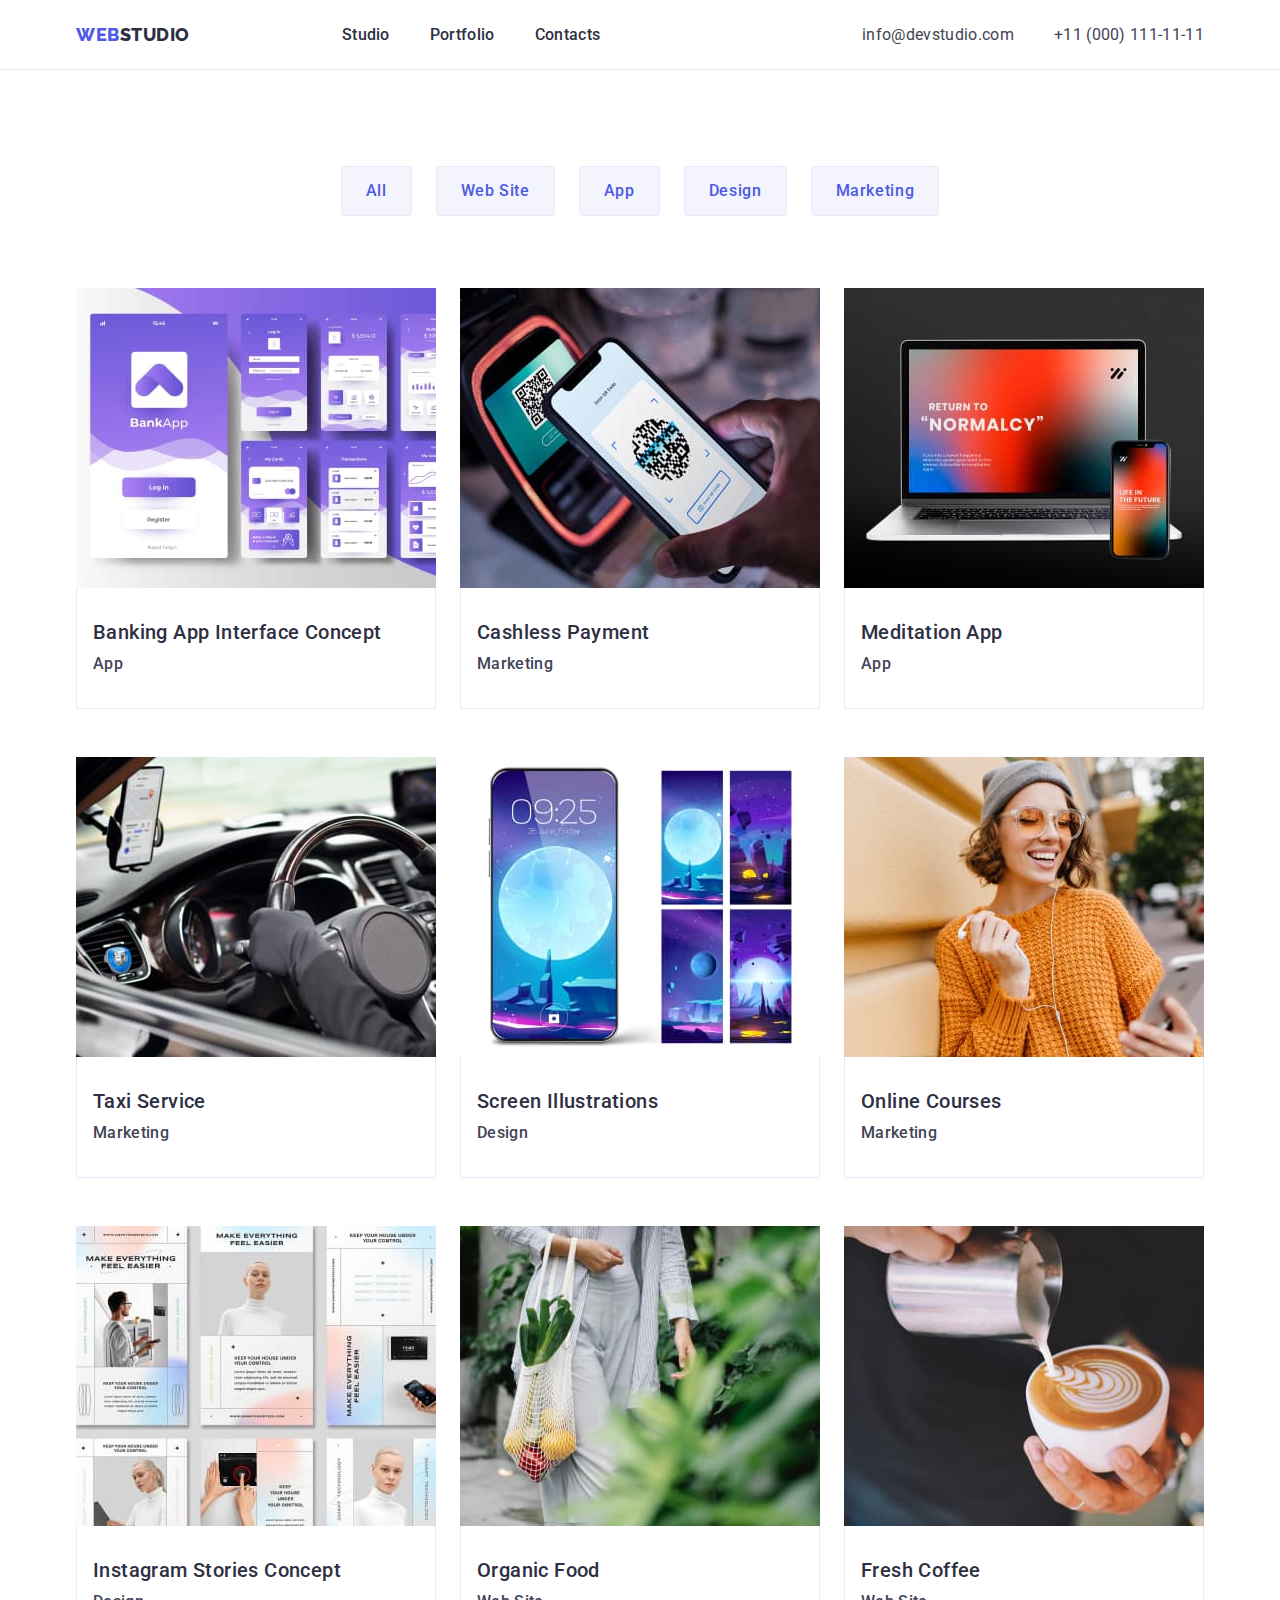
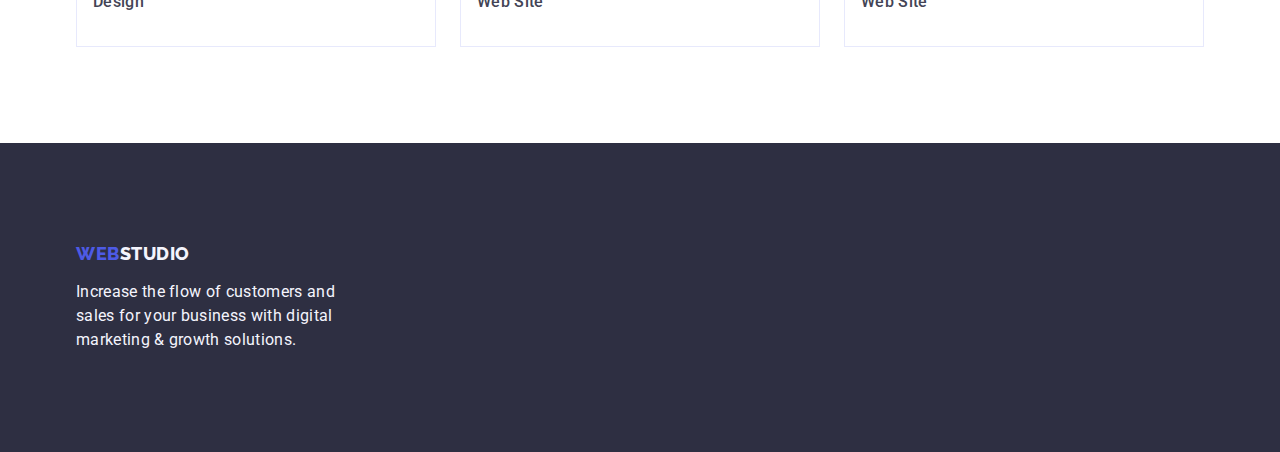
==== portfolio.html @ 569c4dee "Initial commit" ====
<!DOCTYPE html>
<html lang="en">

<head>
    <meta charset="UTF-8">
    <meta http-equiv="X-UA-Compatible" content="IE=edge">
    <meta name="viewport" content="width=device-width, initial-scale=1.0">
    <title>Document</title>
    <link rel="preconnect" href="https://fonts.googleapis.com">
    <link rel="preconnect" href="https://fonts.gstatic.com" crossorigin>
    <link
        href="https://fonts.googleapis.com/css2?family=Raleway:wght@800&family=Roboto:wght@400;500;700;900&display=swap"
        rel="stylesheet">
    <link href="https://cdn.jsdelivr.net/npm/modern-normalize@1.1.0/modern-normalize.min.css" rel="stylesheet">
    <link rel="stylesheet" href="./css/styles.css">
</head>


<body>
    <!--Шапка сайту-->
    <header class="header">
        <div class="container main-nav">
            <nav class="menu list">
                <a href="./index.html" class="logo link">web<span class="logo-studio">Studio</span></a>
                <ul class="site-nav list">
                    <li class="it-list"><a href="./index.html" class="item-studio link">Studio</a></li>
                    <li class="it-list"><a href="./portfolio.html" class="item-studio link">Portfolio</a></li>
                    <li class="it-list"><a href="" class="item-studio link">Contacts</a></li>
                </ul>
            </nav>
            <!-- Посилання на пошту/Посилання на телефон-->
            <address class="contact">
                <ul class="site-contact list">
                    <li class="contact-it"><a href="mailto:info@devstudio.com"
                            class="item-contact link">info@devstudio.com</a>
                    </li>
                    <li class="contact-it"><a href="tel:+110001111111" class="item-contact link">+11 (000)
                            111-11-11</a></li>
                </ul>
            </address>


        </div>
    </header>
    <main>
        <section class="portfolio">
            <div class="container">
                <h1 hidden>Project</h1>
                <ul class="filter list">
                    <li><button type="button" class="filter-btn">All</button></li>
                    <li><button type="button" class="filter-btn">Web Site</button></li>
                    <li><button type="button" class="filter-btn">App</button></li>
                    <li><button type="button" class="filter-btn">Design</button></li>
                    <li><button type="button" class="filter-btn">Marketing</button></li>
                </ul>

                <ul class="project-non list">
                    <li class="prj-item">
                        <a href=" " class="item-project link">

                            <img src="./images/Portfolio/ProjectCard_1_1.jpg" alt="Banking app interface concept"
                                width="360" height="300">
                            <div class="add-project">
                                <h2 class="project-title">Banking App Interface Concept</h2>
                                <p class="project-paragraph">App</p>
                            </div>
                        </a>
                    </li>
                    <li class="prj-item">
                        <a href=" " class="item-project link">

                            <img src="./images/Portfolio/ProjectCard_1_2.jpg" alt="Cashless Payment" width="360"
                                height="300">
                            <div class="add-project">
                                <h2 class="project-title">Cashless Payment</h2>
                                <p class="project-paragraph">Marketing</p>
                            </div>
                        </a>
                    </li>
                    <li class="prj-item">
                        <a href=" " class="item-project link">

                            <img src="./images/Portfolio/ProjectCard_1_3.jpg" alt="Meditation app" width="360"
                                height="300">
                            <div class="add-project">
                                <h2 class="project-title">Meditation App</h2>
                                <p class="project-paragraph">App</p>
                            </div>
                        </a>
                    </li>
                    <li class="prj-item">
                        <a href=" " class="item-project link">

                            <img src="./images/Portfolio/ProjectCard_2_1.jpg" alt="Taxi Service" width="360"
                                height="300">
                            <div class="add-project">
                                <h2 class="project-title">Taxi Service</h2>
                                <p class="project-paragraph">Marketing</p>
                            </div>
                        </a>
                    </li>
                    <li class="prj-item">
                        <a href=" " class="item-project link">

                            <img src="./images/Portfolio/ProjectCard_2_2.jpg" alt="Screen illustrationst" width="360"
                                height="300">
                            <div class="add-project">
                                <h2 class="project-title">Screen Illustrations</h2>
                                <p class="project-paragraph">Design</p>
                            </div>
                        </a>
                    </li>
                    <li class="prj-item">
                        <a href=" " class="item-project link">

                            <img src="./images/Portfolio/ProjectCard_2_3.jpg" alt="Online courses" width="360"
                                height="300">
                            <div class="add-project">
                                <h2 class="project-title">Online Courses</h2>
                                <p class="project-paragraph">Marketing</p>
                            </div>
                        </a>
                    </li>
                    <li class="prj-item">
                        <a href=" " class="item-project link">

                            <img src="./images/Portfolio/ProjectCard_3_1.jpg" alt="Instagram stories concept"
                                width="360" height="300">
                            <div class="add-project">
                                <h2 class="project-title">Instagram Stories Concept</h2>
                                <p class="project-paragraph">Design</p>
                            </div>
                        </a>
                    </li>
                    <li class="prj-item">
                        <a href=" " class="item-project link">

                            <img src="./images/Portfolio/ProjectCard_3_2.jpg" alt="Organic food" width="360"
                                height="300">
                            <div class="add-project">
                                <h2 class="project-title">Organic Food</h2>
                                <p class="project-paragraph">Web Site</p>
                            </div>
                        </a>
                    </li>
                    <li class="prj-item">
                        <a href=" " class="item-project link">

                            <img src="./images/Portfolio/ProjectCard_3_3.jpg" alt="Fresh coffee" width="360"
                                height="300">
                            <div class="add-project">
                                <h2 class="project-title">Fresh Coffee</h2>
                                <p class="project-paragraph">Web Site</p>
                            </div>
                        </a>

                    </li>
                </ul>

            </div>
        </section>


    </main>


    <!--Футер-->
    <footer class="footer">
        <div class="container">
            <a href="./index.html" class="logo link">web<span class="footer-logo">Studio</span></a>
            <p class="footer-text">
                Increase the flow of customers and sales for your business with digital marketing & growth solutions.
            </p>
        </div>
    </footer>


</body>

</html>
---- css/styles.css ----
:root {
    --primary-text-color: #434455;
    --akcent-color: #2E2F42;
    --background-main: #FFFFFF;
    --background-button: #4D5AE5;
    --color-text-footer: #F4F4FD;
    --hover-focus: #404bbf;
    --CORNFLOWER: #e7e9fc;
}


.container {
    width: 1158px;
    margin-left: auto;
    margin-right: auto;
    padding: 0 15px 0 15px;
}

.header {
    border-bottom: 1px solid var(--CORNFLOWER);
}

body {
    color: var(--primary-text-color);
    background-color: var(--background-main);
    font-family: Roboto, sans-serif;
    font-weight: 400;
    font-size: 16px;
    line-height: 1.5;
    letter-spacing: 0.02em;
}

.logo-studio {
    color: var(--akcent-color);
    font-family: Raleway, sans-serif;
    font-weight: 800;
    font-size: 18px;
    line-height: 1.17;
    letter-spacing: 0.03em;
    text-transform: uppercase;
}

.logo {
    margin-right: 76px;


    color: var(--background-button);
    font-family: Raleway, sans-serif;
    font-weight: 800;
    font-size: 18px;
    line-height: 1.17;
    letter-spacing: 0.03em;
    text-transform: uppercase;
}

.list {
    list-style: none;
}

.link {
    text-decoration: none;
}

.title {
    margin-bottom: 72px;

    color: var(--akcent-color);
    font-weight: 700;
    font-size: 36px;
    line-height: 1.11;
    letter-spacing: 0.02em;
    text-align: center;
    text-transform: capitalize;
    margin-left: auto;
    margin-right: auto;
}

.menu .logo {
    margin-top: 24px;
    margin-bottom: 24px;
}


.main-nav {
    display: flex;
    align-items: center;
}


.site-nav {
    display: flex;
    align-items: center;
    gap: 40px;
    margin-left: 76px;
    margin-right: auto;
}


/* .site-nav .it-list:not(:last-child) {
    margin-right: 40px;
} */



.item-studio {
    padding-top: 24px;
    padding-bottom: 24px;
    color: var(--akcent-color);
    list-style: none;
    text-decoration: none;
    font-weight: 500;
    font-size: 16px;
    line-height: 1.5;
    letter-spacing: 0.02em;

}

.item-studio:hover,
.item-studio:focus {
    color: var(--hover-focus);
}

.contact .item-contact {
    color: var(--primary-text-color);
    font-size: 16px;
    line-height: 1.5;
    /* margin-right: 40px; */

}

.contact {
    font-style: normal;
}

/* .site-contact .contact-it+.contact-it {
    margin-left: 40px;
} */

.menu {
    display: flex;
    align-items: center;
    margin-right: auto;
}

.site-contact {
    display: flex;
    align-items: center;
    gap: 40px;


}


.item-contact:hover,
.item-contact:focus {
    color: var(--hover-focus);
}



/*hero*/
.hero.section {
    padding-top: 188px;
    padding-bottom: 188px;

    background-color: var(--akcent-color);
    text-align: center;
    margin-bottom: 0px;
}

.hero-title {
    max-width: 496px;
    margin: 0 auto 48px;

    color: var(--background-main);
    font-weight: 700;
    font-size: 56px;
    line-height: 1.07;
    letter-spacing: 0.02em;
    text-align: center;


}

.hero-btn {
    display: block;
    min-width: 169px;
    height: 56px;
    border: none;
    border-radius: 4px;
    margin: 0 auto;

    color: var(--background-main);
    background-color: var(--background-button);
    font-family: Roboto, sans-serif;
    font-weight: 500;
    font-size: 16px;
    line-height: 1.5;
    align-items: center;
    letter-spacing: 0.04em;
    cursor: pointer;
}

.hero-btn:hover,
.hero-btn:focus {
    background-color: var(--hover-focus);
}

/*feature*/


.feature-title {

    margin-bottom: 8px;

    color: var(--akcent-color);
    font-weight: 500;
    font-size: 20px;
    line-height: 1.2;
    letter-spacing: 0.02em;
}

.feature {
    padding-top: 120px;
    padding-bottom: 120px;
}

.features-nt {
    display: flex;
    flex-direction: row;
    gap: 24px;
}


.features-item {
    flex-basis: calc((100% - 3 * 24px) / 4);
}

/* .features-item:last-child {
    margin-right: 0px;
} */


/*our work*/
.work {
    padding-bottom: 120px;
}

.work-not {
    display: flex;
    gap: 24px;
}

.work-not:first-child {
    flex-basis: calc((100% - 3 * 16px) / 3);
}


/*our team*/
.team {
    padding-top: 120px;
    padding-bottom: 120px;
    background-color: var(--color-text-footer);

}

.tl-ph {
    padding: 32px 16px;
    border-radius: 0px 0px 4px 4px;
}

.team-not {
    display: flex;
    gap: 24px;
}

.team-not:first-child {
    width: calc((100% - 72px) / 4);
}


.member {
    background-color: var(--background-main);
}

.card-title {
    margin-bottom: 8px;

    color: var(--akcent-color);
    font-weight: 500;
    font-size: 20px;
    line-height: 1.2;
    letter-spacing: 0.02em;
    text-align: center;
}

.card-text {
    text-align: center;
    letter-spacing: 0.02em;
}

/*footer*/
.footer-logo {
    color: var(--color-text-footer);
    font-family: Raleway, sans-serif;
    font-weight: 800;
    font-size: 18px;
    line-height: 1.17;
    align-items: center;
    letter-spacing: 0.03em;
    text-transform: uppercase;
}

.footer .logo {
    display: inline-block;
    margin-bottom: 16px;

}

.footer {
    padding: 100px 0;
    background-color: var(--akcent-color);

}

.footer-text {
    max-width: 264px;
    color: var(--color-text-footer);

}



/*portfolio*/
.portfolio {
    padding: 96px 0;
}

.project-non {
    display: flex;
    flex-wrap: wrap;
    column-gap: 24px;
    row-gap: 48px;
}

.project-non:first-child {
    width: calc((100% - 48px) / 3);
}

.project-title {
    margin-bottom: 8px;

    color: var(--akcent-color);
    font-weight: 500;
    font-size: 20px;
    line-height: 1.2;
    letter-spacing: 0.02em;
    text-transform: capitalize;
}

.project-paragraph {
    color: var(--primary-text-color);
    font-weight: 500;
    font-size: 16px;
    line-height: 1.5;
    letter-spacing: 0.02em;
    text-transform: capitalize;
}

.filter {
    display: flex;
    justify-content: center;
    gap: 24px;
    margin-bottom: 72px;
}

.filter-btn {
    padding: 12px 24px;
    border: 1px solid var(--CORNFLOWER);
    border-radius: 4px;

    background-color: var(--color-text-footer);
    color: var(--background-button);
    font-family: Roboto, sans-serif;
    font-weight: 500;
    font-size: 16px;
    line-height: 1.5;
    align-items: center;
    text-align: center;
    letter-spacing: 0.04em;
    cursor: pointer;
}

.filter-btn:hover,
.filter-btn:focus {
    border: 1px solid transparent;
    background-color: var(--hover-focus);
    color: var(--background-main);
}

.add-project {
    padding: 32px 16px;
    border: 1px solid var(--CORNFLOWER);
    border-top: none;
}



/* position */
h1,
h2,
h3,
p {
    margin-top: 0;
    margin-bottom: 0;
}

ul,
ol {
    margin-top: 0;
    margin-bottom: 0;
    padding-left: 0;
}

img {
    display: block;
}



.section {
    padding-bottom: 120px;
}
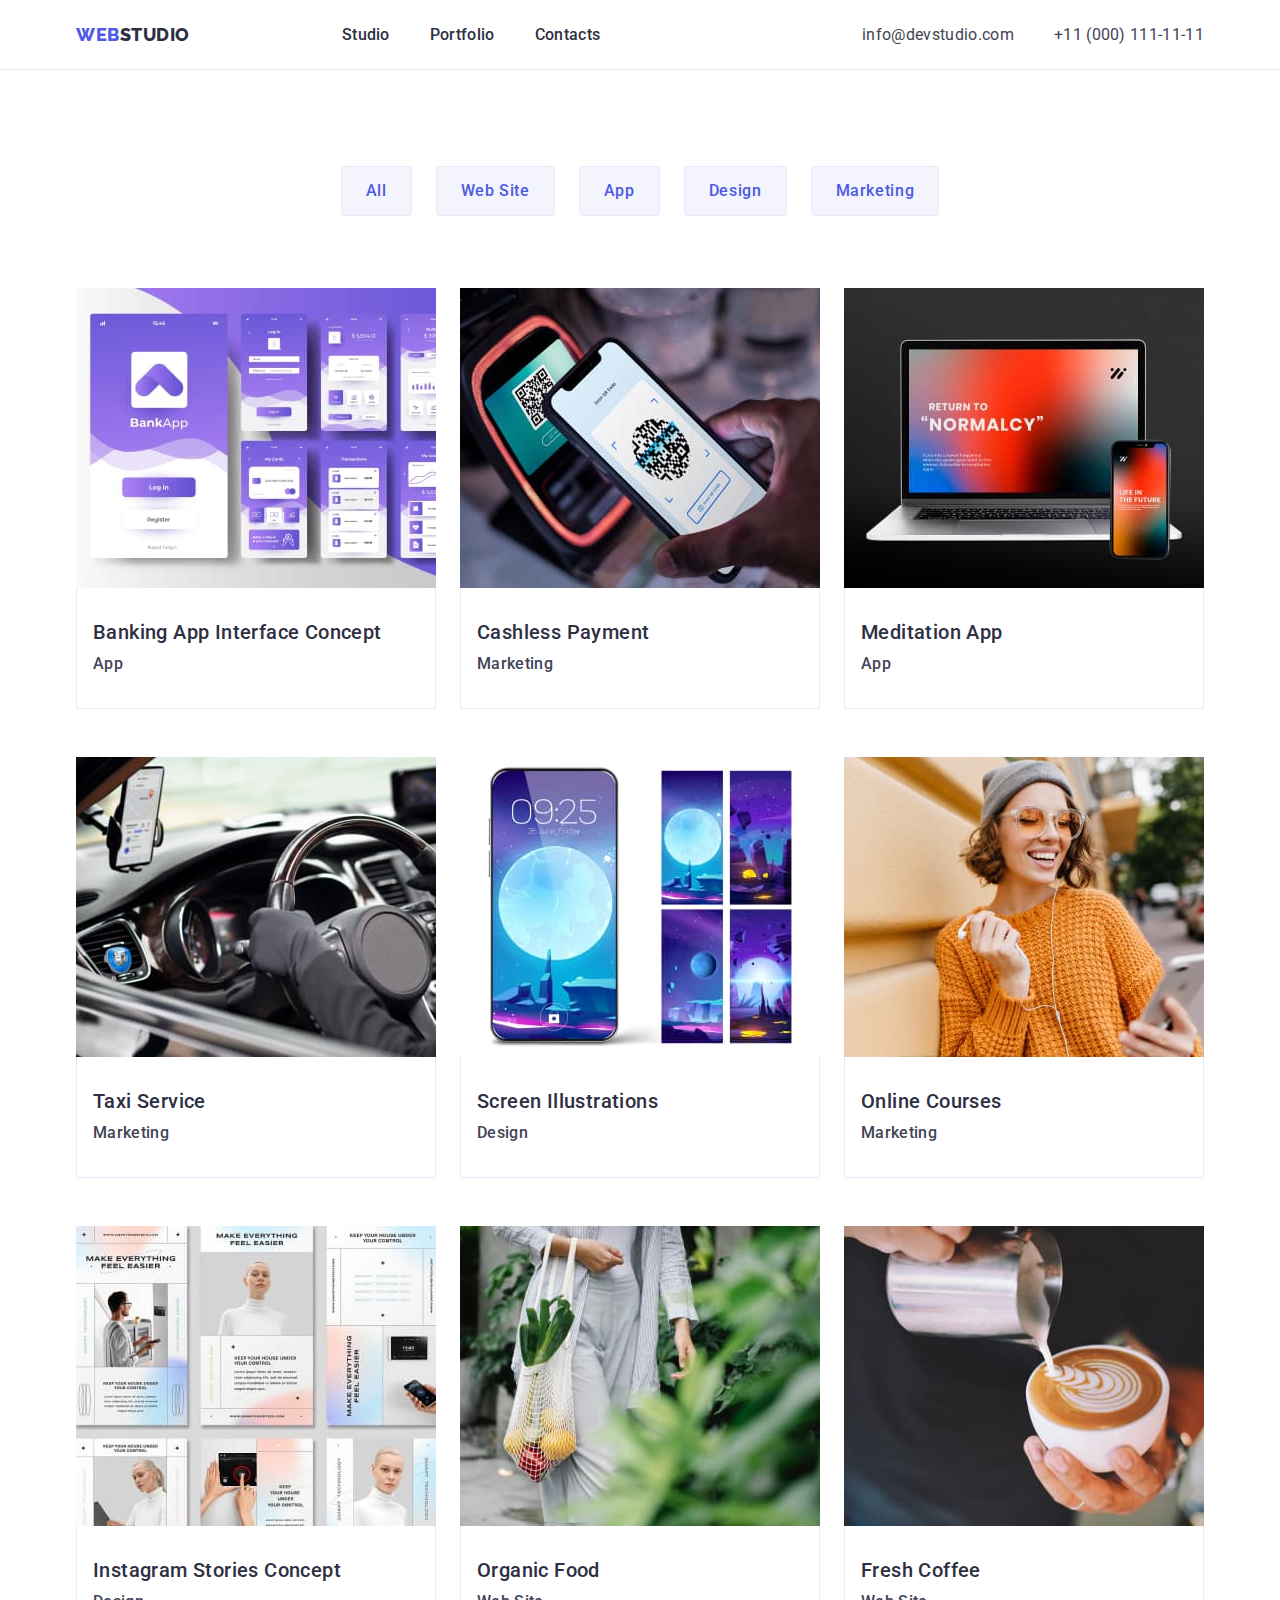
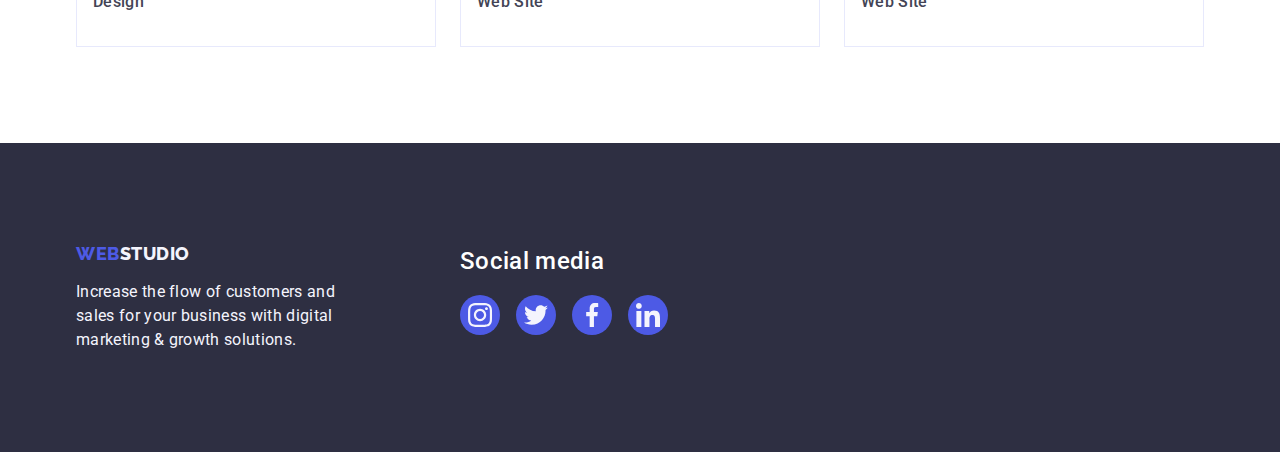
==== commit 0be11a15: "first" ====
--- a/portfolio.html
+++ b/portfolio.html
@@ -47,16 +47,16 @@
             <div class="container">
                 <h1 hidden>Project</h1>
                 <ul class="filter list">
-                    <li><button type="button" class="filter-btn">All</button></li>
-                    <li><button type="button" class="filter-btn">Web Site</button></li>
-                    <li><button type="button" class="filter-btn">App</button></li>
-                    <li><button type="button" class="filter-btn">Design</button></li>
-                    <li><button type="button" class="filter-btn">Marketing</button></li>
+                    <li><button type="button" class="filter-btn hover-shad">All</button></li>
+                    <li><button type="button" class="filter-btn hover-shad">Web Site</button></li>
+                    <li><button type="button" class="filter-btn hover-shad">App</button></li>
+                    <li><button type="button" class="filter-btn hover-shad">Design</button></li>
+                    <li><button type="button" class="filter-btn hover-shad">Marketing</button></li>
                 </ul>
 
                 <ul class="project-non list">
                     <li class="prj-item">
-                        <a href=" " class="item-project link">
+                        <a href=" " class="item-project link hover-shad">
 
                             <img src="./images/Portfolio/ProjectCard_1_1.jpg" alt="Banking app interface concept"
                                 width="360" height="300">
@@ -167,10 +167,48 @@
     <!--Футер-->
     <footer class="footer">
         <div class="container">
-            <a href="./index.html" class="logo link">web<span class="footer-logo">Studio</span></a>
-            <p class="footer-text">
-                Increase the flow of customers and sales for your business with digital marketing & growth solutions.
-            </p>
+            <div class="footmain">
+                <div class="footinfo">
+                    <a href="./index.html" class="logo link">web<span class="footer-logo">Studio</span></a>
+                    <p class="footer-text">
+                        Increase the flow of customers and sales for your business with digital marketing & growth
+                        solutions.
+                    </p>
+                </div>
+                <div class="footink">
+                    <h2 class="foot-title">Social media</h2>
+                    <ul class="social-list list">
+                        <li>
+                            <a href="#" class="social-item">
+                                <svg class="socisl-list-icon" widht="24" height="24">
+                                    <use href="./images/icons.svg#icon-Inst"></use>
+                                </svg>
+                            </a>
+                        </li>
+                        <li>
+                            <a href="#" class="social-item">
+                                <svg class="socisl-list-icon" widht="24" height="24">
+                                    <use href="./images/icons.svg#icon-twitter-1"></use>
+                                </svg>
+                            </a>
+                        </li>
+                        <li>
+                            <a href="#" class="social-item">
+                                <svg class="socisl-list-icon" widht="24" height="24">
+                                    <use href="./images/icons.svg#icon-facebook-1"></use>
+                                </svg>
+                            </a>
+                        </li>
+                        <li>
+                            <a href="#" class="social-item">
+                                <svg class="socisl-list-icon" widht="24" height="24">
+                                    <use href="./images/icons.svg#icon-linkedin-1"></use>
+                                </svg>
+                            </a>
+                        </li>
+                    </ul>
+                </div>
+            </div>
         </div>
     </footer>
 
--- a/css/styles.css
+++ b/css/styles.css
@@ -6,6 +6,8 @@
     --color-text-footer: #F4F4FD;
     --hover-focus: #404bbf;
     --CORNFLOWER: #e7e9fc;
+    --lightislate: #8E8F99;
+    --greenhover: #31D0AA;
 }
 
 
@@ -158,12 +160,26 @@
 
 
 
+
 /*hero*/
 .hero.section {
+
+    background: rgba(46, 47, 66, 0.7);
+    background-image: linear-gradient(rgba(46, 47, 66, 0.7), rgba(46, 47, 66, 0.7)),
+        url("..//images/people-office.jpg");
+    background-repeat: no-repeat;
+    background-position: center;
+    background-size: cover;
+    max-width: 1440рх;
+    /* min-height: 600px; */
+    margin-left: auto;
+    margin-right: auto;
+
+
+
+    background-color: var(--akcent-color);
     padding-top: 188px;
     padding-bottom: 188px;
-
-    background-color: var(--akcent-color);
     text-align: center;
     margin-bottom: 0px;
 }
@@ -207,11 +223,26 @@
 }
 
 /*feature*/
-
+.features-icon {
+    width: 64px;
+    height: 64px;
+    margin-top: 24px;
+    margin-bottom: 24px;
+    align-items: center;
+}
+
+.frame-icon {
+    display: flex;
+    justify-content: center;
+    align-items: center;
+    background-color: var(--color-text-footer);
+
+}
 
 .feature-title {
 
     margin-bottom: 8px;
+    margin-top: 8px;
 
     color: var(--akcent-color);
     font-weight: 500;
@@ -281,6 +312,8 @@
 
 .member {
     background-color: var(--background-main);
+    box-shadow: 0px 1px 6px rgba(46, 47, 66, 0.08), 0px 1px 1px rgba(46, 47, 66, 0.16), 0px 2px 1px rgba(46, 47, 66, 0.08);
+    border-radius: 0px 0px 4px 4px;
 }
 
 .card-title {
@@ -297,7 +330,49 @@
 .card-text {
     text-align: center;
     letter-spacing: 0.02em;
-}
+    margin-bottom: 8px;
+}
+
+.cust-link {
+    display: flex;
+    justify-content: center;
+    align-items: center;
+    width: 168px;
+    height: 88px;
+    background-color: var(--background-main);
+    border-radius: 50%;
+    padding: 0;
+    border: 1px solid var(--lightislate);
+    border-radius: 4px;
+
+}
+
+.cust-link:hover,
+.cust-link:focus {
+    fill: var(--hover-focus);
+    border: 1px solid var(--hover-focus);
+}
+
+
+.icon-cust {
+    fill: #8E8F99;
+}
+
+.icon-cust:hover,
+.icon-cust:focus {
+    fill: var(--hover-focus);
+}
+
+
+/* customer */
+.customer-list {
+    display: flex;
+    gap: 24px;
+    align-items: flex-start;
+    padding: 0px;
+}
+
+
 
 /*footer*/
 .footer-logo {
@@ -329,6 +404,49 @@
 
 }
 
+.footmain {
+    display: flex;
+    gap: 120px;
+
+}
+
+.foot-title {
+    font-weight: 500;
+    color: #FFFFFF;
+    margin-bottom: 16px;
+}
+
+.social-list {
+    display: flex;
+    justify-content: space-between;
+    width: 208px;
+    margin: 0 auto;
+
+}
+
+.social-item {
+    display: flex;
+    justify-content: center;
+    align-items: center;
+    width: 40px;
+    height: 40px;
+    background-color: var(--background-button);
+    border-radius: 50%;
+    padding: 0;
+}
+
+.social-item:hover,
+.social-item:focus {
+    background-color: var(--greenhover);
+}
+
+.socisl-list-icon {
+    display: block;
+    /* width: 24px;
+    height: 24px; */
+    /* background-position: center; */
+}
+
 
 
 /*portfolio*/
@@ -404,7 +522,11 @@
     border-top: none;
 }
 
-
+.hover-shad:hover,
+.hover-shad:focus {
+    box-shadow: 0px 1px 6px rgba(46, 47, 66, 0.08), 0px 1px 1px rgba(46, 47, 66, 0.16), 0px 2px 1px rgba(46, 47, 66, 0.08);
+
+}
 
 /* position */
 h1,
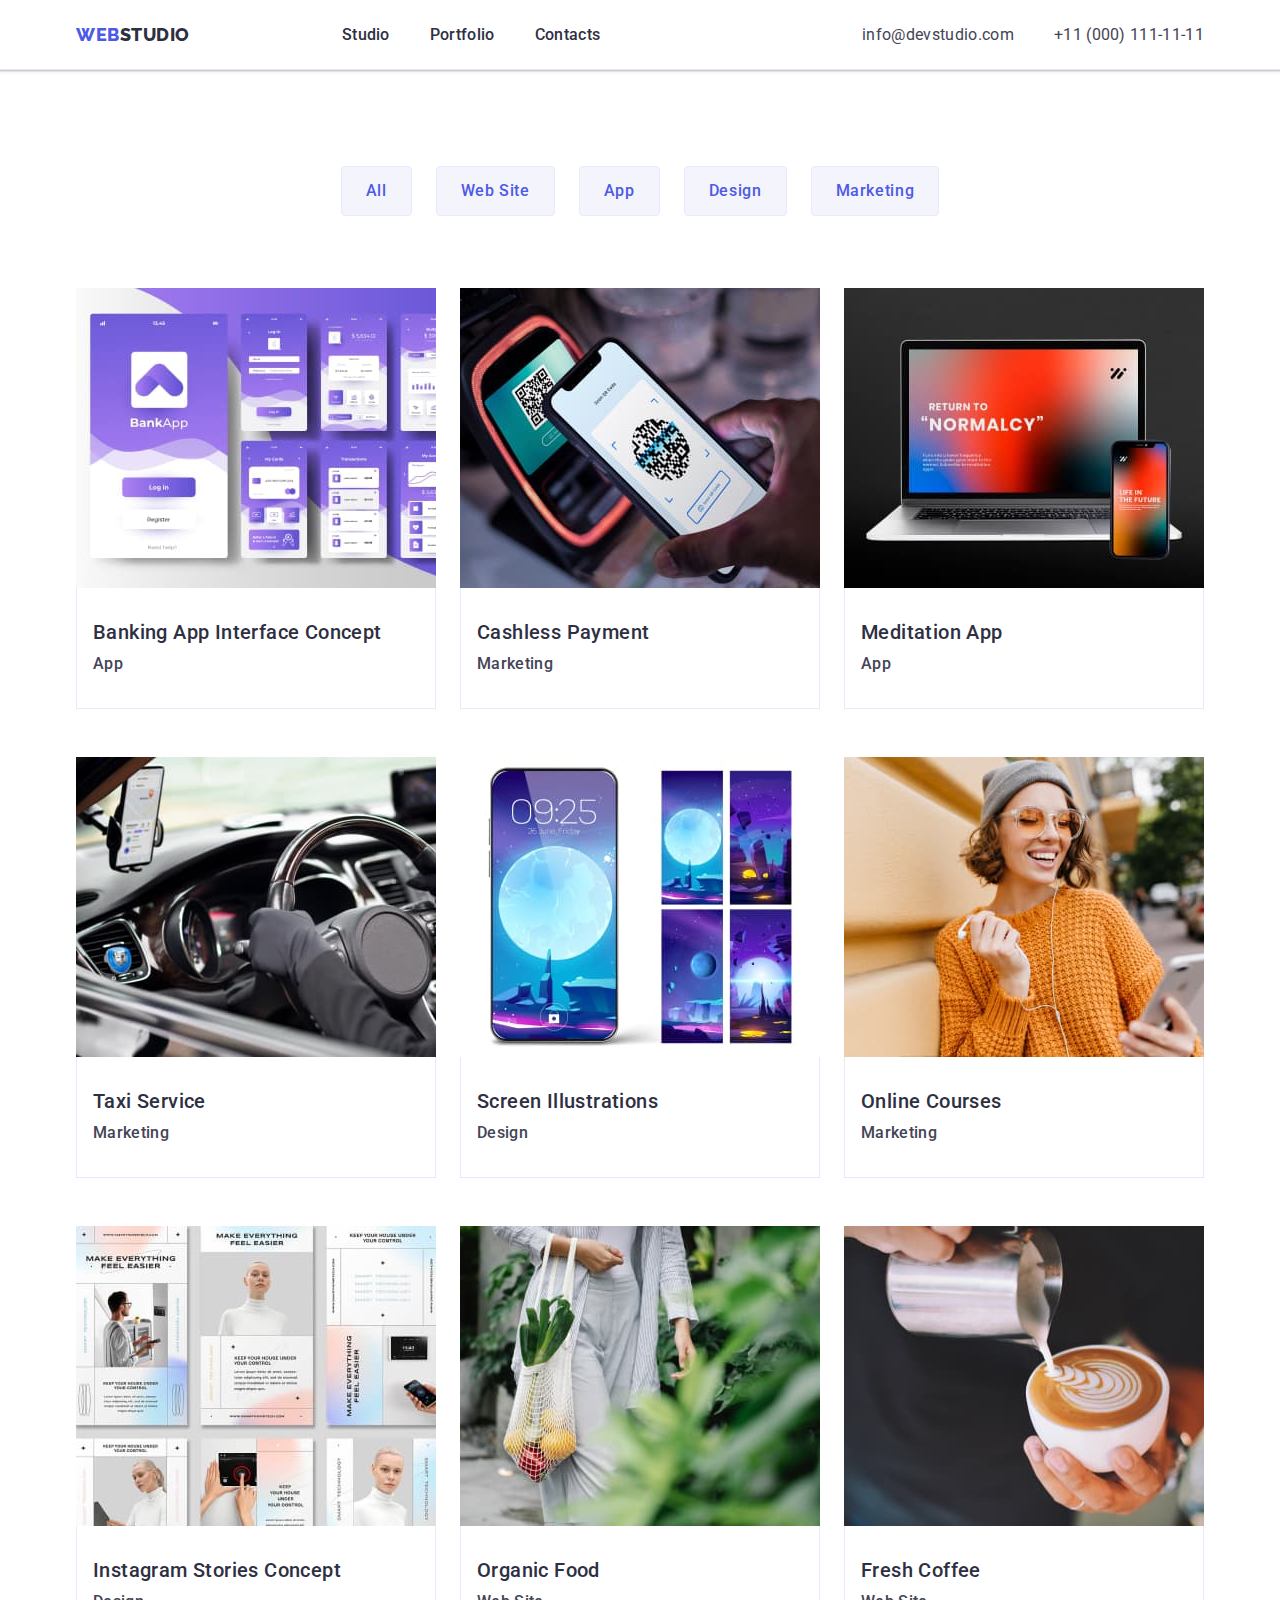
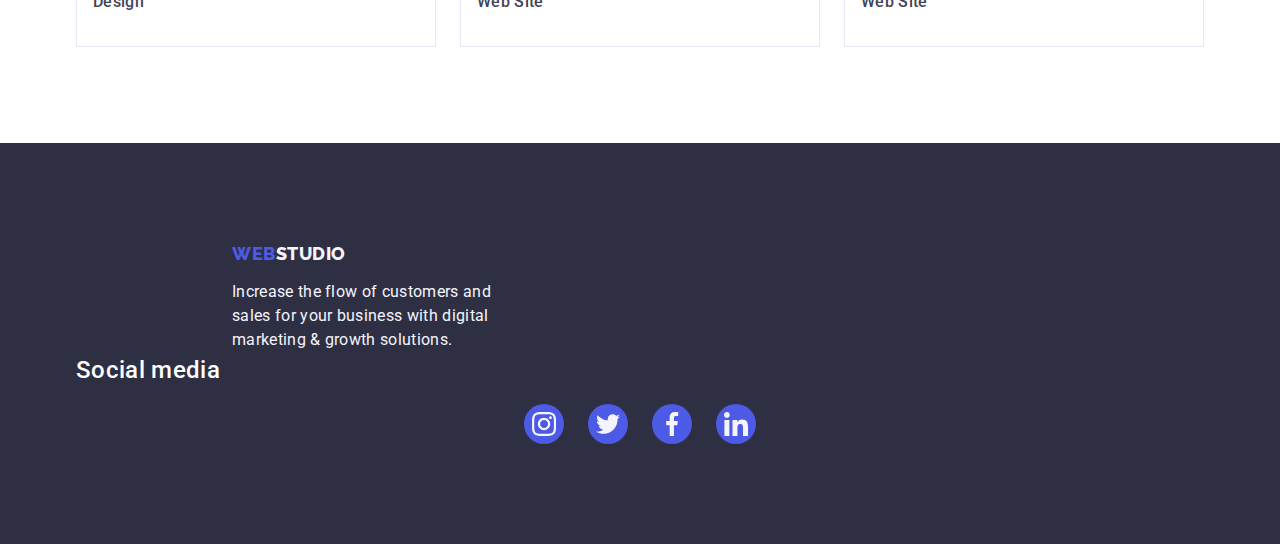
==== commit ef81e333: "second" ====
--- a/portfolio.html
+++ b/portfolio.html
@@ -67,7 +67,7 @@
                         </a>
                     </li>
                     <li class="prj-item">
-                        <a href=" " class="item-project link">
+                        <a href=" " class="item-project link hover-shad">
 
                             <img src="./images/Portfolio/ProjectCard_1_2.jpg" alt="Cashless Payment" width="360"
                                 height="300">
@@ -78,7 +78,7 @@
                         </a>
                     </li>
                     <li class="prj-item">
-                        <a href=" " class="item-project link">
+                        <a href=" " class="item-project link hover-shad">
 
                             <img src="./images/Portfolio/ProjectCard_1_3.jpg" alt="Meditation app" width="360"
                                 height="300">
@@ -89,7 +89,7 @@
                         </a>
                     </li>
                     <li class="prj-item">
-                        <a href=" " class="item-project link">
+                        <a href=" " class="item-project link hover-shad">
 
                             <img src="./images/Portfolio/ProjectCard_2_1.jpg" alt="Taxi Service" width="360"
                                 height="300">
@@ -100,7 +100,7 @@
                         </a>
                     </li>
                     <li class="prj-item">
-                        <a href=" " class="item-project link">
+                        <a href=" " class="item-project link hover-shad">
 
                             <img src="./images/Portfolio/ProjectCard_2_2.jpg" alt="Screen illustrationst" width="360"
                                 height="300">
@@ -111,7 +111,7 @@
                         </a>
                     </li>
                     <li class="prj-item">
-                        <a href=" " class="item-project link">
+                        <a href=" " class="item-project link hover-shad">
 
                             <img src="./images/Portfolio/ProjectCard_2_3.jpg" alt="Online courses" width="360"
                                 height="300">
@@ -122,7 +122,7 @@
                         </a>
                     </li>
                     <li class="prj-item">
-                        <a href=" " class="item-project link">
+                        <a href=" " class="item-project link hover-shad">
 
                             <img src="./images/Portfolio/ProjectCard_3_1.jpg" alt="Instagram stories concept"
                                 width="360" height="300">
@@ -133,7 +133,7 @@
                         </a>
                     </li>
                     <li class="prj-item">
-                        <a href=" " class="item-project link">
+                        <a href=" " class="item-project link hover-shad">
 
                             <img src="./images/Portfolio/ProjectCard_3_2.jpg" alt="Organic food" width="360"
                                 height="300">
@@ -144,7 +144,7 @@
                         </a>
                     </li>
                     <li class="prj-item">
-                        <a href=" " class="item-project link">
+                        <a href=" " class="item-project link hover-shad">
 
                             <img src="./images/Portfolio/ProjectCard_3_3.jpg" alt="Fresh coffee" width="360"
                                 height="300">
@@ -181,28 +181,28 @@
                         <li>
                             <a href="#" class="social-item">
                                 <svg class="socisl-list-icon" widht="24" height="24">
-                                    <use href="./images/icons.svg#icon-Inst"></use>
-                                </svg>
-                            </a>
-                        </li>
-                        <li>
-                            <a href="#" class="social-item">
-                                <svg class="socisl-list-icon" widht="24" height="24">
-                                    <use href="./images/icons.svg#icon-twitter-1"></use>
-                                </svg>
-                            </a>
-                        </li>
-                        <li>
-                            <a href="#" class="social-item">
-                                <svg class="socisl-list-icon" widht="24" height="24">
-                                    <use href="./images/icons.svg#icon-facebook-1"></use>
-                                </svg>
-                            </a>
-                        </li>
-                        <li>
-                            <a href="#" class="social-item">
-                                <svg class="socisl-list-icon" widht="24" height="24">
-                                    <use href="./images/icons.svg#icon-linkedin-1"></use>
+                                    <use href="./images/icon.svg#icon-Inst"></use>
+                                </svg>
+                            </a>
+                        </li>
+                        <li>
+                            <a href="#" class="social-item">
+                                <svg class="socisl-list-icon" widht="24" height="24">
+                                    <use href="./images/icon.svg#icon-twitter-1"></use>
+                                </svg>
+                            </a>
+                        </li>
+                        <li>
+                            <a href="#" class="social-item">
+                                <svg class="socisl-list-icon" widht="24" height="24">
+                                    <use href="./images/icon.svg#icon-facebook-1"></use>
+                                </svg>
+                            </a>
+                        </li>
+                        <li>
+                            <a href="#" class="social-item">
+                                <svg class="socisl-list-icon" widht="24" height="24">
+                                    <use href="./images/icon.svg#icon-linkedin-1"></use>
                                 </svg>
                             </a>
                         </li>
--- a/css/styles.css
+++ b/css/styles.css
@@ -8,6 +8,7 @@
     --CORNFLOWER: #e7e9fc;
     --lightislate: #8E8F99;
     --greenhover: #31D0AA;
+    --coloricon: #afb1b8;
 }
 
 
@@ -20,6 +21,7 @@
 
 .header {
     border-bottom: 1px solid var(--CORNFLOWER);
+    box-shadow: 0px 2px 1px rgba(46, 47, 66, 0.08), 0px 1px 1px rgba(46, 47, 66, 0.16), 0px 1px 6px rgba(46, 47, 66, 0.08);
 }
 
 body {
@@ -224,8 +226,8 @@
 
 /*feature*/
 .features-icon {
-    width: 64px;
-    height: 64px;
+    /* width: 64px;
+    height: 64px; */
     margin-top: 24px;
     margin-bottom: 24px;
     align-items: center;
@@ -236,12 +238,15 @@
     justify-content: center;
     align-items: center;
     background-color: var(--color-text-footer);
+    border-radius: 4px;
+    margin-bottom: 8px;
+    height: 112px;
 
 }
 
 .feature-title {
 
-    margin-bottom: 8px;
+
     margin-top: 8px;
 
     color: var(--akcent-color);
@@ -296,7 +301,7 @@
 }
 
 .tl-ph {
-    padding: 32px 16px;
+    padding: 32px 0;
     border-radius: 0px 0px 4px 4px;
 }
 
@@ -344,18 +349,20 @@
     padding: 0;
     border: 1px solid var(--lightislate);
     border-radius: 4px;
+    color: var(--coloricon);
 
 }
 
 .cust-link:hover,
 .cust-link:focus {
-    fill: var(--hover-focus);
+    /* fill: var(--hover-focus); */
     border: 1px solid var(--hover-focus);
+    color: var(--hover-focus)
 }
 
 
 .icon-cust {
-    fill: #8E8F99;
+    fill: currentColor;
 }
 
 .icon-cust:hover,
@@ -370,6 +377,15 @@
     gap: 24px;
     align-items: flex-start;
     padding: 0px;
+}
+
+.customers {
+    padding-top: 120px;
+    padding-bottom: 120px;
+}
+
+.cust-title {
+    line-height: 1.1;
 }
 
 
@@ -395,7 +411,14 @@
 .footer {
     padding: 100px 0;
     background-color: var(--akcent-color);
-
+    display: flex;
+    gap: 120px;
+    align-items: baseline;
+
+}
+
+.footinfo {
+    margin-left: 156px;
 }
 
 .footer-text {
@@ -404,11 +427,7 @@
 
 }
 
-.footmain {
-    display: flex;
-    gap: 120px;
-
-}
+
 
 .foot-title {
     font-weight: 500;
@@ -418,7 +437,9 @@
 
 .social-list {
     display: flex;
-    justify-content: space-between;
+    justify-content: center;
+    gap: 24px;
+    /* justify-content: space-between; */
     width: 208px;
     margin: 0 auto;
 
@@ -435,6 +456,11 @@
     padding: 0;
 }
 
+.member .social-item:hover,
+.member .social-item:focus {
+    background-color: var(--hover-focus);
+}
+
 .social-item:hover,
 .social-item:focus {
     background-color: var(--greenhover);
@@ -442,6 +468,7 @@
 
 .socisl-list-icon {
     display: block;
+    fill: var(--color-text-footer);
     /* width: 24px;
     height: 24px; */
     /* background-position: center; */
@@ -522,10 +549,14 @@
     border-top: none;
 }
 
+.item-project {
+    display: block;
+}
+
 .hover-shad:hover,
 .hover-shad:focus {
-    box-shadow: 0px 1px 6px rgba(46, 47, 66, 0.08), 0px 1px 1px rgba(46, 47, 66, 0.16), 0px 2px 1px rgba(46, 47, 66, 0.08);
-
+    /* box-shadow: 0px 1px 6px rgba(46, 47, 66, 0.08), 0px 1px 1px rgba(46, 47, 66, 0.16), 0px 2px 1px rgba(46, 47, 66, 0.08); */
+    box-shadow: 0px 3px 1px rgba(0, 0, 0, 0.1), 0px 2px 1px rgba(0, 0, 0, 0.08), 0px 2px 2px rgba(0, 0, 0, 0.12);
 }
 
 /* position */
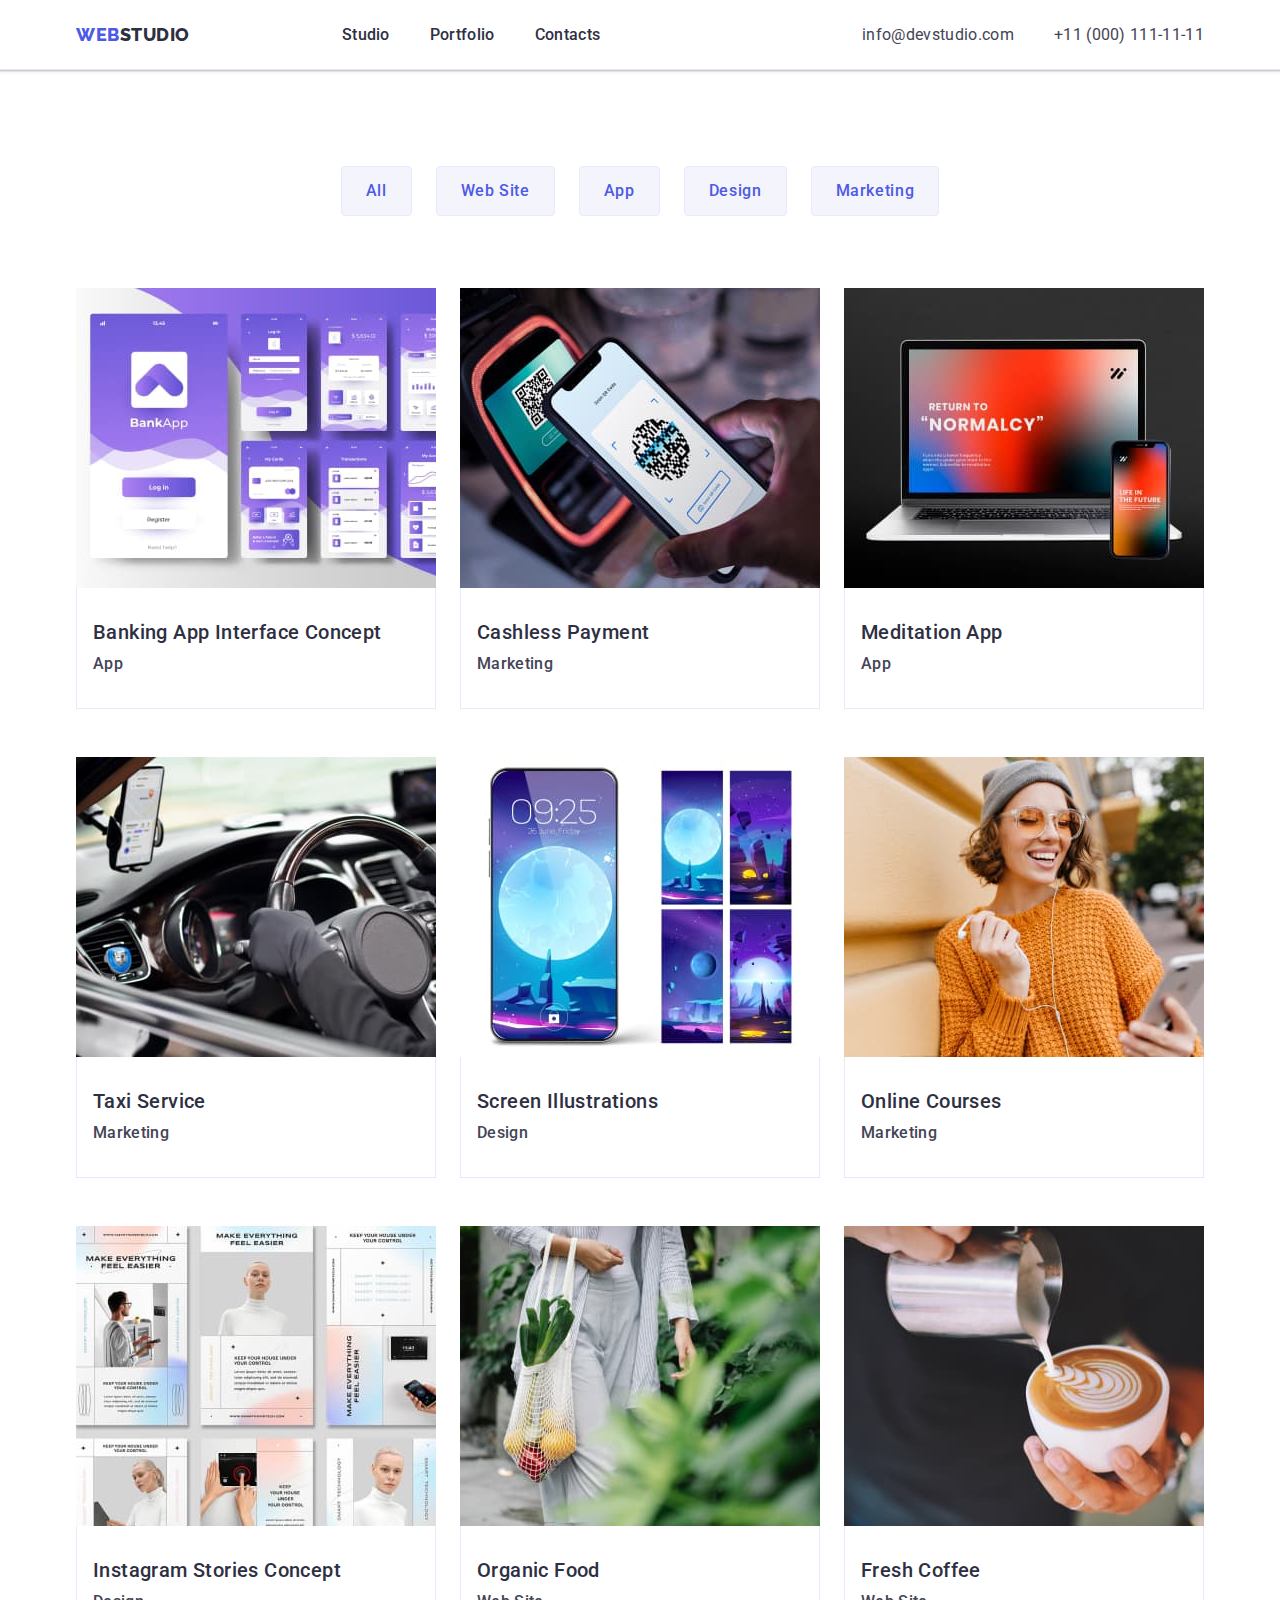
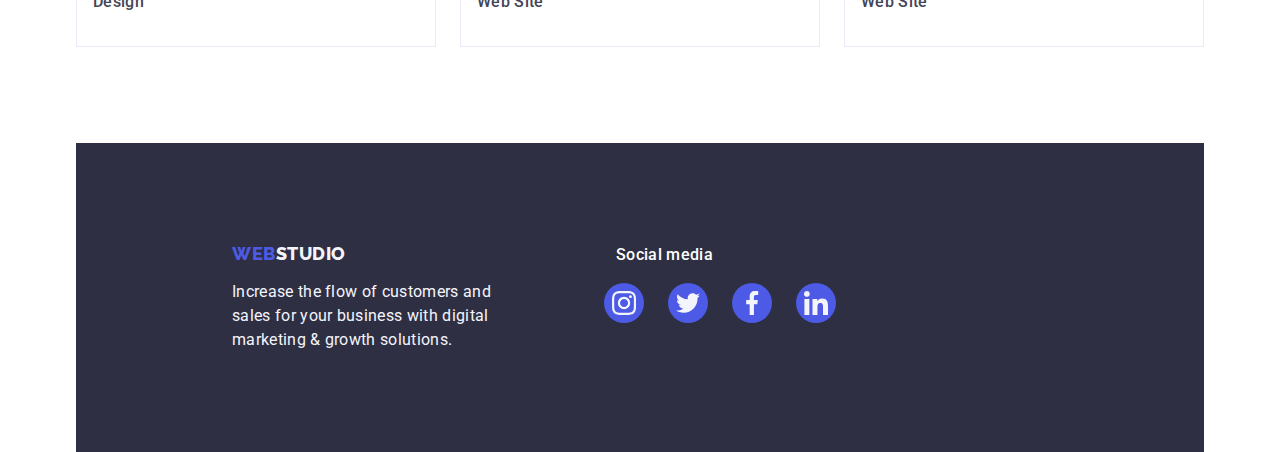
==== commit 155c0e62: "Third" ====
--- a/portfolio.html
+++ b/portfolio.html
@@ -56,7 +56,7 @@
 
                 <ul class="project-non list">
                     <li class="prj-item">
-                        <a href=" " class="item-project link hover-shad">
+                        <a href=" " class="item-project link hoverln-shad">
 
                             <img src="./images/Portfolio/ProjectCard_1_1.jpg" alt="Banking app interface concept"
                                 width="360" height="300">
@@ -67,7 +67,7 @@
                         </a>
                     </li>
                     <li class="prj-item">
-                        <a href=" " class="item-project link hover-shad">
+                        <a href=" " class="item-project link hoverln-shad">
 
                             <img src="./images/Portfolio/ProjectCard_1_2.jpg" alt="Cashless Payment" width="360"
                                 height="300">
@@ -78,7 +78,7 @@
                         </a>
                     </li>
                     <li class="prj-item">
-                        <a href=" " class="item-project link hover-shad">
+                        <a href=" " class="item-project link hoverln-shad">
 
                             <img src="./images/Portfolio/ProjectCard_1_3.jpg" alt="Meditation app" width="360"
                                 height="300">
@@ -89,7 +89,7 @@
                         </a>
                     </li>
                     <li class="prj-item">
-                        <a href=" " class="item-project link hover-shad">
+                        <a href=" " class="item-project link hoverln-shad">
 
                             <img src="./images/Portfolio/ProjectCard_2_1.jpg" alt="Taxi Service" width="360"
                                 height="300">
@@ -100,7 +100,7 @@
                         </a>
                     </li>
                     <li class="prj-item">
-                        <a href=" " class="item-project link hover-shad">
+                        <a href=" " class="item-project link hoverln-shad">
 
                             <img src="./images/Portfolio/ProjectCard_2_2.jpg" alt="Screen illustrationst" width="360"
                                 height="300">
@@ -111,7 +111,7 @@
                         </a>
                     </li>
                     <li class="prj-item">
-                        <a href=" " class="item-project link hover-shad">
+                        <a href=" " class="item-project link hoverln-shad">
 
                             <img src="./images/Portfolio/ProjectCard_2_3.jpg" alt="Online courses" width="360"
                                 height="300">
@@ -122,7 +122,7 @@
                         </a>
                     </li>
                     <li class="prj-item">
-                        <a href=" " class="item-project link hover-shad">
+                        <a href=" " class="item-project link hoverln-shad">
 
                             <img src="./images/Portfolio/ProjectCard_3_1.jpg" alt="Instagram stories concept"
                                 width="360" height="300">
@@ -133,7 +133,7 @@
                         </a>
                     </li>
                     <li class="prj-item">
-                        <a href=" " class="item-project link hover-shad">
+                        <a href=" " class="item-project link hoverln-shad">
 
                             <img src="./images/Portfolio/ProjectCard_3_2.jpg" alt="Organic food" width="360"
                                 height="300">
@@ -144,7 +144,7 @@
                         </a>
                     </li>
                     <li class="prj-item">
-                        <a href=" " class="item-project link hover-shad">
+                        <a href=" " class="item-project link hoverln-shad">
 
                             <img src="./images/Portfolio/ProjectCard_3_3.jpg" alt="Fresh coffee" width="360"
                                 height="300">
@@ -165,9 +165,10 @@
 
 
     <!--Футер-->
-    <footer class="footer">
+    <footer>
+
         <div class="container">
-            <div class="footmain">
+            <div class="footer">
                 <div class="footinfo">
                     <a href="./index.html" class="logo link">web<span class="footer-logo">Studio</span></a>
                     <p class="footer-text">
@@ -176,38 +177,39 @@
                     </p>
                 </div>
                 <div class="footink">
-                    <h2 class="foot-title">Social media</h2>
+                    <p class="foot-title">Social media</p>
                     <ul class="social-list list">
                         <li>
                             <a href="#" class="social-item">
-                                <svg class="socisl-list-icon" widht="24" height="24">
+                                <svg class="socisl-list-icon" width="24" height="24">
                                     <use href="./images/icon.svg#icon-Inst"></use>
                                 </svg>
                             </a>
                         </li>
                         <li>
                             <a href="#" class="social-item">
-                                <svg class="socisl-list-icon" widht="24" height="24">
+                                <svg class="socisl-list-icon" width="24" height="24">
                                     <use href="./images/icon.svg#icon-twitter-1"></use>
                                 </svg>
                             </a>
                         </li>
                         <li>
                             <a href="#" class="social-item">
-                                <svg class="socisl-list-icon" widht="24" height="24">
+                                <svg class="socisl-list-icon" width="24" height="24">
                                     <use href="./images/icon.svg#icon-facebook-1"></use>
                                 </svg>
                             </a>
                         </li>
                         <li>
                             <a href="#" class="social-item">
-                                <svg class="socisl-list-icon" widht="24" height="24">
+                                <svg class="socisl-list-icon" width="24" height="24">
                                     <use href="./images/icon.svg#icon-linkedin-1"></use>
                                 </svg>
                             </a>
                         </li>
                     </ul>
                 </div>
+
             </div>
         </div>
     </footer>
--- a/css/styles.css
+++ b/css/styles.css
@@ -553,6 +553,12 @@
     display: block;
 }
 
+.hoverln-shad:hover,
+.hoverln-shad:focus {
+    box-shadow: 0px 1px 6px rgba(46, 47, 66, 0.08), 0px 1px 1px rgba(46, 47, 66, 0.16), 0px 2px 1px rgba(46, 47, 66, 0.08);
+}
+
+
 .hover-shad:hover,
 .hover-shad:focus {
     /* box-shadow: 0px 1px 6px rgba(46, 47, 66, 0.08), 0px 1px 1px rgba(46, 47, 66, 0.16), 0px 2px 1px rgba(46, 47, 66, 0.08); */
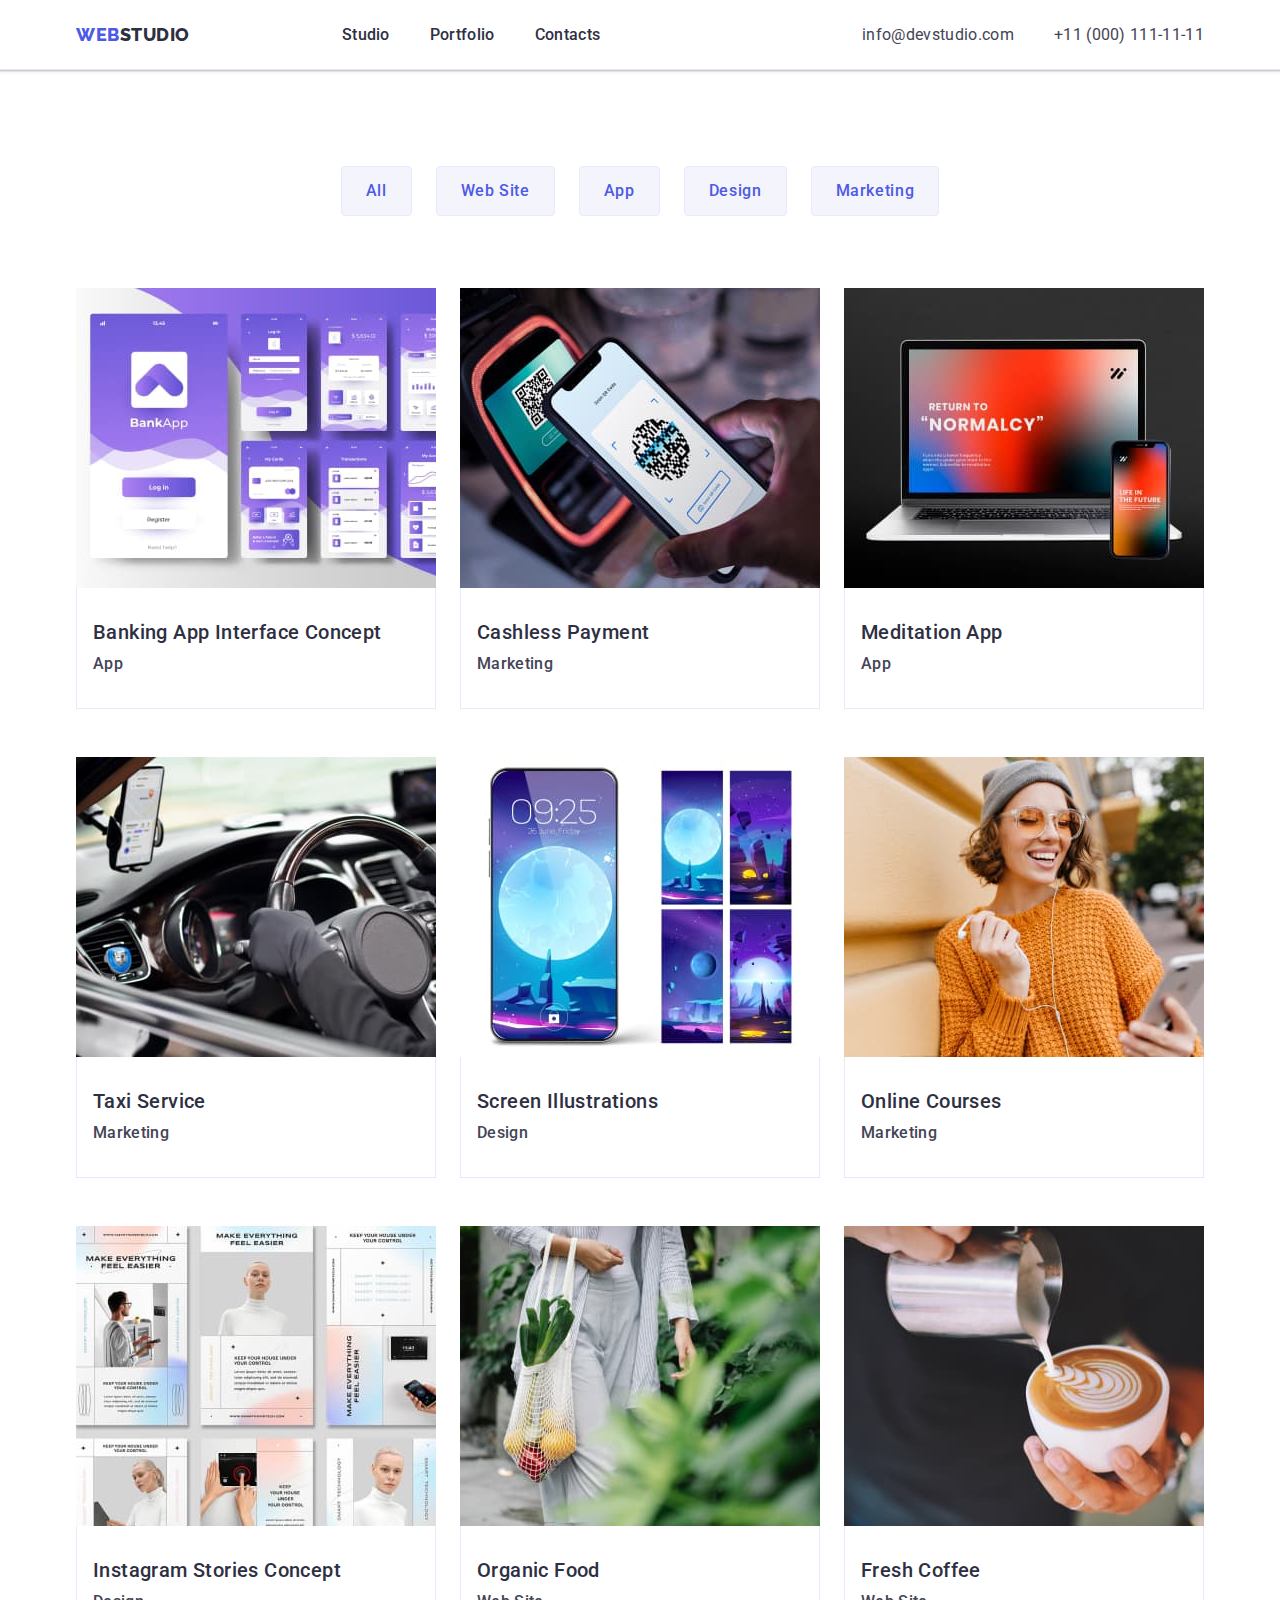
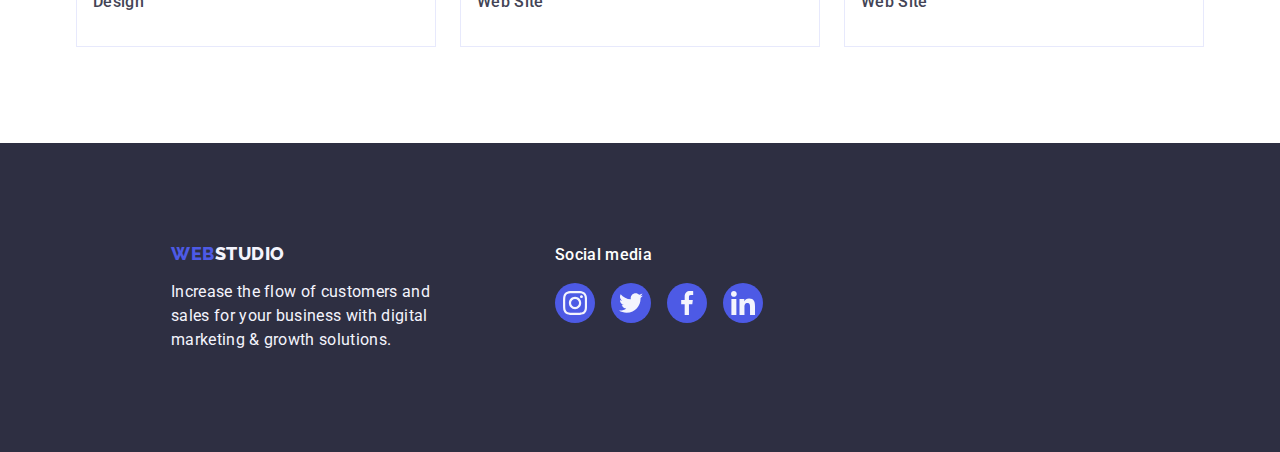
==== commit ab6f9700: "Eight" ====
--- a/portfolio.html
+++ b/portfolio.html
@@ -166,55 +166,53 @@
 
     <!--Футер-->
     <footer>
-
-        <div class="container">
-            <div class="footer">
-                <div class="footinfo">
-                    <a href="./index.html" class="logo link">web<span class="footer-logo">Studio</span></a>
-                    <p class="footer-text">
-                        Increase the flow of customers and sales for your business with digital marketing & growth
-                        solutions.
-                    </p>
-                </div>
-                <div class="footink">
-                    <p class="foot-title">Social media</p>
-                    <ul class="social-list list">
-                        <li>
-                            <a href="#" class="social-item">
-                                <svg class="socisl-list-icon" width="24" height="24">
-                                    <use href="./images/icon.svg#icon-Inst"></use>
-                                </svg>
-                            </a>
-                        </li>
-                        <li>
-                            <a href="#" class="social-item">
-                                <svg class="socisl-list-icon" width="24" height="24">
-                                    <use href="./images/icon.svg#icon-twitter-1"></use>
-                                </svg>
-                            </a>
-                        </li>
-                        <li>
-                            <a href="#" class="social-item">
-                                <svg class="socisl-list-icon" width="24" height="24">
-                                    <use href="./images/icon.svg#icon-facebook-1"></use>
-                                </svg>
-                            </a>
-                        </li>
-                        <li>
-                            <a href="#" class="social-item">
-                                <svg class="socisl-list-icon" width="24" height="24">
-                                    <use href="./images/icon.svg#icon-linkedin-1"></use>
-                                </svg>
-                            </a>
-                        </li>
-                    </ul>
-                </div>
-
+        <div class="footer">
+
+            <div class="footinfo">
+                <a href="./index.html" class="logo link">web<span class="footer-logo">Studio</span></a>
+                <p class="footer-text">
+                    Increase the flow of customers and sales for your business with digital marketing & growth
+                    solutions.
+                </p>
             </div>
+            <div class="footink">
+                <p class="foot-title">Social media</p>
+                <ul class="social-listf list">
+                    <li class="foot-item">
+                        <a href="#" class="social-item">
+                            <svg class="socisl-list-icon" width="24" height="24">
+                                <use href="./images/icon.svg#icon-Inst"></use>
+                            </svg>
+                        </a>
+                    </li>
+                    <li class="foot-item">
+                        <a href="#" class="social-item">
+                            <svg class="socisl-list-icon" width="24" height="24">
+                                <use href="./images/icon.svg#icon-twitter-1"></use>
+                            </svg>
+                        </a>
+                    </li>
+                    <li class="foot-item">
+                        <a href="#" class="social-item">
+                            <svg class="socisl-list-icon" width="24" height="24">
+                                <use href="./images/icon.svg#icon-facebook-1"></use>
+                            </svg>
+                        </a>
+                    </li>
+                    <li class="foot-item">
+                        <a href="#" class="social-item">
+                            <svg class="socisl-list-icon" width="24" height="24">
+                                <use href="./images/icon.svg#icon-linkedin-1"></use>
+                            </svg>
+                        </a>
+                    </li>
+                </ul>
+            </div>
+
+
         </div>
     </footer>
 
-
 </body>
 
 </html>--- a/css/styles.css
+++ b/css/styles.css
@@ -172,7 +172,7 @@
     background-repeat: no-repeat;
     background-position: center;
     background-size: cover;
-    max-width: 1440рх;
+    max-width: 1440px;
     /* min-height: 600px; */
     margin-left: auto;
     margin-right: auto;
@@ -272,9 +272,7 @@
     flex-basis: calc((100% - 3 * 24px) / 4);
 }
 
-/* .features-item:last-child {
-    margin-right: 0px;
-} */
+
 
 
 /*our work*/
@@ -409,16 +407,22 @@
 }
 
 .footer {
-    padding: 100px 0;
+    /* padding: 100px 0; */
     background-color: var(--akcent-color);
     display: flex;
     gap: 120px;
     align-items: baseline;
 
+    width: 1440px;
+    margin-left: auto;
+    margin-right: auto;
+    padding: 100px 15px 100px 15px;
+
+
 }
 
 .footinfo {
-    margin-left: 156px;
+    padding-left: 156px;
 }
 
 .footer-text {
@@ -435,12 +439,18 @@
     margin-bottom: 16px;
 }
 
+.social-listf {
+    display: flex;
+    justify-content: center;
+    gap: 16px;
+    margin: 0 auto;
+
+}
+
 .social-list {
     display: flex;
     justify-content: center;
     gap: 24px;
-    /* justify-content: space-between; */
-    width: 208px;
     margin: 0 auto;
 
 }
